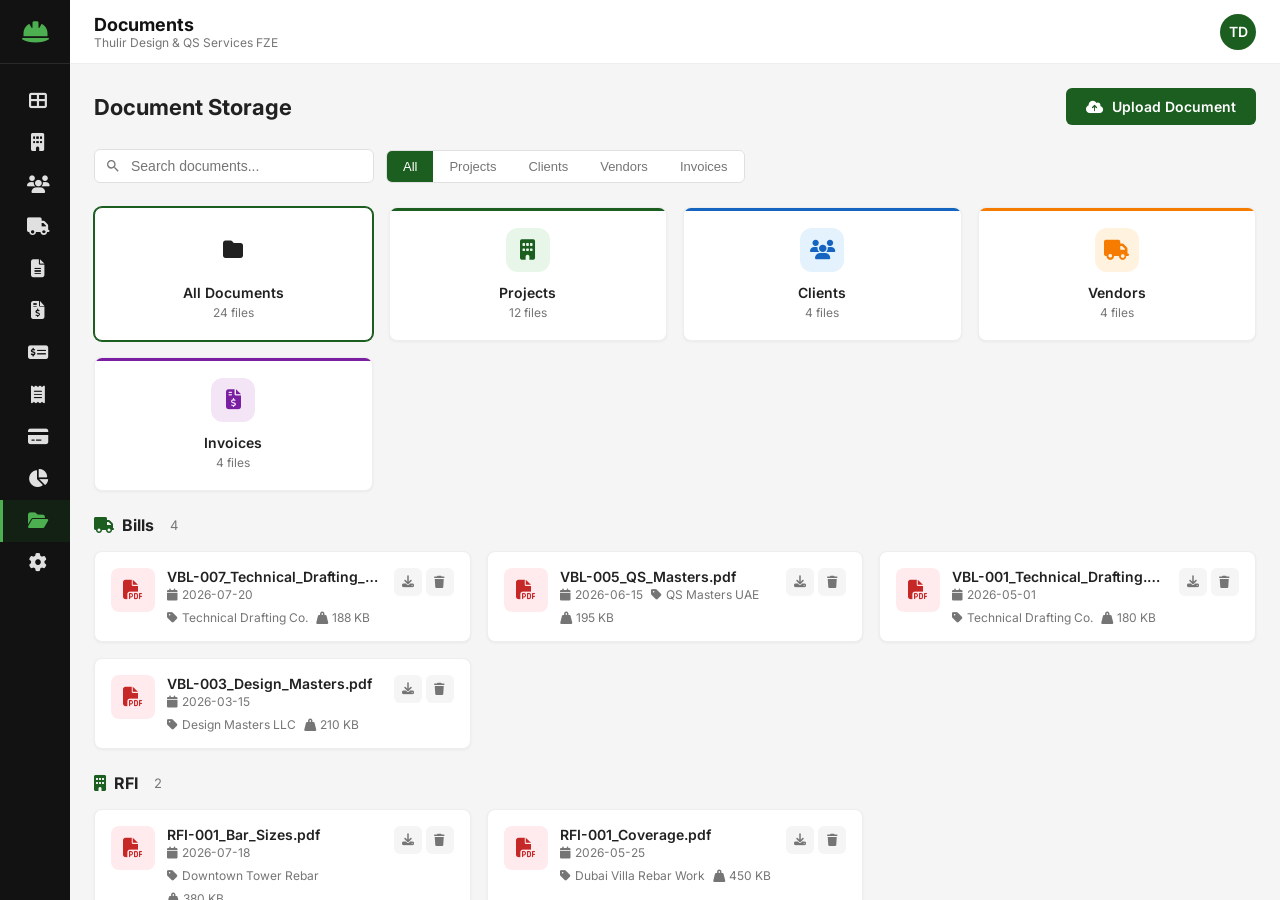
==== documents.html @ a67dad32 "Create documents.html" ====
<!DOCTYPE html>
<html lang="en">
<head>
<meta charset="UTF-8">
<meta name="viewport" content="width=device-width, initial-scale=1.0">
<title>TDQS - Documents</title>
<link rel="preconnect" href="https://fonts.googleapis.com">
<link rel="preconnect" href="https://fonts.gstatic.com" crossorigin>
<link href="https://fonts.googleapis.com/css2?family=Inter:wght@300;400;500;600;700&family=Playfair+Display:wght@700&display=swap" rel="stylesheet">
<link rel="stylesheet" href="https://cdnjs.cloudflare.com/ajax/libs/font-awesome/6.5.1/css/all.min.css">
<style>
:root{--fg:#1B5E20;--fh:#2E7D32;--fl:#E8F5E9;--fm:#4CAF50;--w:#FFF;--bk:#121212;--g50:#FAFAFA;--g100:#F5F5F5;--g200:#EEE;--g300:#E0E0E0;--g500:#757575;--g700:#424242;--g900:#212121;--sw:70px;--swe:240px;--hh:64px;--red:#C62828;--blue:#1565C0;--orange:#F57C00;--purple:#7B1FA2;--teal:#00796B}
*{margin:0;padding:0;box-sizing:border-box}
body{font-family:'Inter',sans-serif;background:var(--g100);color:var(--g900);overflow:hidden;height:100vh}
.sidebar{position:fixed;top:0;left:0;bottom:0;width:var(--sw);background:var(--bk);color:var(--w);z-index:1000;transition:width .3s cubic-bezier(.4,0,.2,1);overflow:hidden;display:flex;flex-direction:column}
.sidebar:hover{width:var(--swe)}
.sidebar-logo{height:var(--hh);display:flex;align-items:center;padding:0 20px;border-bottom:1px solid rgba(255,255,255,.1);gap:12px;white-space:nowrap}
.sidebar-logo i{font-size:24px;color:var(--fm);min-width:30px;text-align:center}
.sidebar-logo span{font-family:'Playfair Display',serif;font-size:18px;opacity:0;transition:opacity .2s ease .1s}
.sidebar:hover .sidebar-logo span{opacity:1}
.sidebar-nav{flex:1;padding:16px 0;overflow-y:auto;overflow-x:hidden}
.nav-item{display:flex;align-items:center;padding:12px 20px;color:var(--g300);text-decoration:none;gap:12px;cursor:pointer;transition:all .2s;white-space:nowrap;border-left:3px solid transparent}
.nav-item:hover{background:rgba(255,255,255,.05);color:var(--w)}
.nav-item.active{background:rgba(27,94,32,.2);color:var(--fm);border-left-color:var(--fm)}
.nav-item i{font-size:18px;min-width:30px;text-align:center}
.nav-item span{font-size:14px;font-weight:500;opacity:0;transition:opacity .2s ease .1s}
.sidebar:hover .nav-item span{opacity:1}
.main-wrapper{margin-left:var(--sw);height:100vh;display:flex;flex-direction:column;transition:margin-left .3s}
.header{height:var(--hh);background:var(--w);border-bottom:1px solid var(--g200);display:flex;align-items:center;justify-content:space-between;padding:0 24px;position:sticky;top:0;z-index:500;flex-shrink:0}
.header-left{display:flex;align-items:center;gap:16px}
.mobile-toggle{display:none;background:none;border:none;font-size:20px;color:var(--g700);cursor:pointer}
.header-title h1{font-size:18px;font-weight:700;color:var(--bk)}
.header-title p{font-size:12px;color:var(--g500)}
.header-right{display:flex;align-items:center;gap:16px}
.profile-icon{width:36px;height:36px;border-radius:50%;background:var(--fg);color:var(--w);display:flex;align-items:center;justify-content:center;font-weight:600;font-size:14px;cursor:pointer}
.content{flex:1;overflow-y:auto;padding:24px;background:var(--g100)}
.page-header{display:flex;align-items:center;justify-content:space-between;margin-bottom:24px;flex-wrap:wrap;gap:12px}
.page-header h2{font-size:22px;font-weight:700}
.btn{padding:10px 20px;border:none;border-radius:6px;font-size:14px;font-weight:600;cursor:pointer;display:inline-flex;align-items:center;gap:8px;transition:all .2s;font-family:inherit}
.btn-primary{background:var(--fg);color:var(--w)}.btn-primary:hover{background:var(--fh)}
.btn-secondary{background:var(--g100);color:var(--g700);border:1px solid var(--g300)}.btn-secondary:hover{background:var(--g200)}
.btn-sm{padding:6px 12px;font-size:12px}
.btn-outline{background:transparent;color:var(--fg);border:1px solid var(--fg)}.btn-outline:hover{background:var(--fl)}
.filter-bar{display:flex;align-items:center;gap:12px;margin-bottom:24px;flex-wrap:wrap}
.search-input{padding:8px 14px 8px 36px;border:1px solid var(--g300);border-radius:6px;font-size:14px;outline:none;width:280px;background:var(--w) url("data:image/svg+xml,%3Csvg xmlns='http://www.w3.org/2000/svg' fill='%23757575' viewBox='0 0 24 24'%3E%3Cpath d='M15.5 14h-.79l-.28-.27A6.47 6.47 0 0016 9.5 6.5 6.5 0 109.5 16c1.61 0 3.09-.59 4.23-1.57l.27.28v.79l5 4.99L20.49 19l-4.99-5zM9.5 14C7.01 14 5 11.99 5 9.5S7.01 5 9.5 5 14 7.01 14 9.5 11.99 14 9.5 14z'/%3E%3C/svg%3E") 10px center/16px no-repeat;transition:border-color .2s}
.search-input:focus{border-color:var(--fg)}
.filter-pills{display:flex;gap:0;border:1px solid var(--g300);border-radius:6px;overflow:hidden}
.filter-pill{padding:8px 16px;border:none;background:var(--w);font-size:13px;font-weight:500;color:var(--g500);cursor:pointer;transition:all .2s;white-space:nowrap}
.filter-pill:hover{color:var(--fg)}.filter-pill.active{background:var(--fg);color:var(--w)}

/* Category Cards */
.cat-grid{display:grid;grid-template-columns:repeat(4,1fr);gap:16px;margin-bottom:24px}
.cat-card{background:var(--w);border-radius:8px;padding:20px;border:1px solid var(--g200);box-shadow:0 1px 3px rgba(0,0,0,.05);cursor:pointer;transition:all .2s;text-align:center;position:relative;overflow:hidden}
.cat-card:hover{box-shadow:0 4px 12px rgba(0,0,0,.08);transform:translateY(-1px)}
.cat-card.active-filter{border-color:var(--fg);box-shadow:0 0 0 1px var(--fg)}
.cat-card::before{content:'';position:absolute;top:0;left:0;right:0;height:3px}
.cat-projects::before{background:var(--fg)}.cat-clients::before{background:var(--blue)}.cat-vendors::before{background:var(--orange)}.cat-invoices::before{background:var(--purple)}
.cat-icon{width:44px;height:44px;border-radius:12px;display:flex;align-items:center;justify-content:center;margin:0 auto 12px;font-size:20px}
.cat-projects .cat-icon{background:var(--fl);color:var(--fg)}.cat-clients .cat-icon{background:#E3F2FD;color:var(--blue)}.cat-vendors .cat-icon{background:#FFF3E0;color:var(--orange)}.cat-invoices .cat-icon{background:#F3E5F5;color:var(--purple)}
.cat-name{font-size:14px;font-weight:600;color:var(--g900);margin-bottom:4px}
.cat-count{font-size:12px;color:var(--g500)}

/* Document Grid */
.doc-grid{display:grid;grid-template-columns:repeat(auto-fill,minmax(280px,1fr));gap:16px;margin-bottom:24px}
.doc-card{background:var(--w);border-radius:8px;border:1px solid var(--g200);box-shadow:0 1px 3px rgba(0,0,0,.05);padding:16px;transition:all .2s;display:flex;align-items:flex-start;gap:12px}
.doc-card:hover{box-shadow:0 4px 12px rgba(0,0,0,.08)}
.doc-icon{width:44px;height:44px;border-radius:8px;display:flex;align-items:center;justify-content:center;font-size:20px;flex-shrink:0}
.doc-icon.pdf{background:#FFEBEE;color:var(--red)}.doc-icon.dwg{background:#E3F2FD;color:var(--blue)}.doc-icon.xlsx{background:#E8F5E9;color:var(--fg)}.doc-icon.img{background:#FFF3E0;color:var(--orange)}.doc-icon.doc{background:#E3F2FD;color:var(--blue)}.doc-icon.other{background:var(--g100);color:var(--g500)}
.doc-info{flex:1;min-width:0}
.doc-name{font-size:14px;font-weight:600;color:var(--g900);white-space:nowrap;overflow:hidden;text-overflow:ellipsis}
.doc-meta{font-size:12px;color:var(--g500);margin-top:2px;display:flex;gap:8px;flex-wrap:wrap}
.doc-meta span{display:inline-flex;align-items:center;gap:4px}
.doc-actions{display:flex;gap:4px;flex-shrink:0}
.doc-action{width:28px;height:28px;border:none;border-radius:6px;cursor:pointer;display:flex;align-items:center;justify-content:center;font-size:12px;transition:all .15s;background:var(--g100);color:var(--g500)}
.doc-action:hover{background:var(--fl);color:var(--fg)}

/* Section Title */
.section-title{font-size:16px;font-weight:700;margin-bottom:16px;display:flex;align-items:center;gap:8px;color:var(--g900)}
.section-title .count{font-size:13px;font-weight:500;color:var(--g500);font-weight:400;background:var(--g100);padding:2px 8px;border-radius:10px}

/* Empty State */
.empty-state{text-align:center;padding:60px 24px;color:var(--g500)}.empty-state i{display:block;font-size:48px;opacity:.2;margin-bottom:12px}.empty-state p{font-size:15px}

/* Modal */
.modal-overlay{display:none;position:fixed;inset:0;background:rgba(0,0,0,.5);z-index:2000;align-items:center;justify-content:center}
.modal-overlay.open{display:flex}
.modal{background:var(--w);border-radius:12px;width:520px;max-width:95vw;max-height:90vh;display:flex;flex-direction:column;box-shadow:0 20px 60px rgba(0,0,0,.2)}
.modal-header{display:flex;align-items:center;justify-content:space-between;padding:20px 24px;border-bottom:1px solid var(--g200)}
.modal-header h2{font-size:18px;font-weight:700}
.modal-close{width:36px;height:36px;border:none;background:var(--g100);border-radius:50%;cursor:pointer;font-size:18px;color:var(--g500);display:flex;align-items:center;justify-content:center;transition:all .2s}
.modal-close:hover{background:#FFEBEE;color:var(--red)}
.modal-body{flex:1;overflow-y:auto;padding:24px}
.form-grid{display:grid;grid-template-columns:1fr 1fr;gap:16px}
.form-grid .full{grid-column:1/-1}
.form-group{display:flex;flex-direction:column}
.form-label{font-size:13px;font-weight:600;color:var(--g700);margin-bottom:6px}
.form-input,.form-select,.form-textarea{padding:10px 12px;border:1px solid var(--g300);border-radius:6px;font-size:14px;font-family:inherit;outline:none;transition:border-color .2s;background:var(--w);color:var(--g900)}
.form-textarea{resize:vertical;min-height:60px}
.form-input:focus,.form-select:focus,.form-textarea:focus{border-color:var(--fg)}
.form-input.error,.form-select.error{border-color:var(--red)}
.form-error{font-size:11px;color:var(--red);margin-top:4px;display:none}
.modal-footer{display:flex;justify-content:flex-end;gap:8px;padding:16px 24px;border-top:1px solid var(--g200)}
.file-upload{position:relative;display:flex;align-items:center;gap:10px;padding:20px;border:2px dashed var(--g300);border-radius:8px;cursor:pointer;transition:all .2s;text-align:center}
.file-upload:hover{border-color:var(--fg);background:var(--fl)}
.file-upload input[type=file]{position:absolute;inset:0;opacity:0;cursor:pointer}
.file-upload i{font-size:28px;color:var(--g500);margin-bottom:8px;display:block}
.file-upload span{font-size:13px;color:var(--g500)}

.toast{position:fixed;bottom:24px;left:50%;transform:translateX(-50%) translateY(80px);padding:12px 24px;border-radius:8px;font-size:14px;font-weight:600;color:var(--w);z-index:9999;transition:transform .3s ease;box-shadow:0 4px 12px rgba(0,0,0,.2)}
.toast.show{transform:translateX(-50%) translateY(0)}.toast-success{background:var(--fg)}

@media(max-width:1024px){.cat-grid{grid-template-columns:repeat(2,1fr)}.doc-grid{grid-template-columns:repeat(auto-fill,minmax(240px,1fr))}.form-grid{grid-template-columns:1fr}}
@media(max-width:768px){.sidebar{width:var(--swe);left:calc(-1*var(--swe))}.sidebar.open{left:0}.sidebar:hover{width:var(--swe)}.sidebar .nav-item span,.sidebar:hover .nav-item span{opacity:1}.sidebar .sidebar-logo span,.sidebar:hover .sidebar-logo span{opacity:1}.main-wrapper{margin-left:0}.mobile-toggle{display:block}.content{padding:16px}.search-input{width:100%}.filter-bar{flex-direction:column;align-items:stretch}.filter-pills{overflow-x:auto}.modal{max-width:100vw;max-height:100vh;border-radius:0}.cat-grid{grid-template-columns:1fr 1fr}}
@media(max-width:480px){.cat-grid{grid-template-columns:1fr}.doc-grid{grid-template-columns:1fr}}
</style>
</head>
<body>

<div class="sidebar-overlay" id="sidebarOverlay"></div>
<aside class="sidebar" id="sidebar">
<div class="sidebar-logo"><i class="fas fa-hard-hat"></i><span>THULIR FZE</span></div>
<nav class="sidebar-nav">
<a class="nav-item" href="index.html"><i class="fas fa-th-large"></i><span>Dashboard</span></a>
<a class="nav-item" href="projects.html"><i class="fas fa-building"></i><span>Projects</span></a>
<a class="nav-item" href="clients.html"><i class="fas fa-users"></i><span>Clients</span></a>
<a class="nav-item" href="vendors.html"><i class="fas fa-truck"></i><span>Vendors</span></a>
<a class="nav-item" href="quotations.html"><i class="fas fa-file-alt"></i><span>Quotations</span></a>
<a class="nav-item" href="invoices.html"><i class="fas fa-file-invoice-dollar"></i><span>Invoices</span></a>
<a class="nav-item" href="payments.html"><i class="fas fa-money-check-alt"></i><span>Payments</span></a>
<a class="nav-item" href="receipts.html"><i class="fas fa-receipt"></i><span>Receipts</span></a>
<a class="nav-item" href="expenses.html"><i class="fas fa-credit-card"></i><span>Expenses</span></a>
<a class="nav-item" href="reports.html"><i class="fas fa-chart-pie"></i><span>Reports</span></a>
<a class="nav-item active" href="documents.html"><i class="fas fa-folder-open"></i><span>Documents</span></a>
<a class="nav-item" href="settings.html"><i class="fas fa-cog"></i><span>Settings</span></a>
</nav>
</aside>

<div class="main-wrapper">
<header class="header">
<div class="header-left">
<button class="mobile-toggle" id="mobileToggle"><i class="fas fa-bars"></i></button>
<div class="header-title"><h1>Documents</h1><p>Thulir Design & QS Services FZE</p></div>
</div>
<div class="header-right"><div class="profile-icon">TD</div></div>
</header>
<main class="content">
<div class="page-header">
<div><h2>Document Storage</h2></div>
<button class="btn btn-primary" id="uploadBtn"><i class="fas fa-cloud-upload-alt"></i> Upload Document</button>
</div>

<div class="filter-bar">
<div style="position:relative"><input type="text" class="search-input" id="searchInput" placeholder="Search documents..."></div>
<div class="filter-pills" id="filterPills">
<button class="filter-pill active" data-filter="All">All</button>
<button class="filter-pill" data-filter="Projects">Projects</button>
<button class="filter-pill" data-filter="Clients">Clients</button>
<button class="filter-pill" data-filter="Vendors">Vendors</button>
<button class="filter-pill" data-filter="Invoices">Invoices</button>
</div>
</div>

<!-- CATEGORY CARDS -->
<div class="cat-grid" id="catGrid"></div>

<!-- DOCUMENT LIST -->
<div id="docSections"></div>

<div class="empty-state" id="noResults" style="display:none"><i class="fas fa-search"></i><p>No documents found</p></div>
</main>
</div>

<!-- UPLOAD MODAL -->
<div class="modal-overlay" id="modalOverlay">
<div class="modal">
<div class="modal-header"><h2>Upload Document</h2><button class="modal-close" id="modalClose">&times;</button></div>
<div class="modal-body">
<div class="form-grid">
<div class="form-group"><label class="form-label">Category</label><select class="form-select" id="fCategory"><option value="">Select Category</option><option>Projects</option><option>Clients</option><option>Vendors</option><option>Invoices</option></select><div class="form-error" id="errCat">Required</div></div>
<div class="form-group"><label class="form-label">Sub-Category</label><select class="form-select" id="fSubCat"><option value="">Select Sub-Category</option></select><div class="form-error" id="errSub">Required</div></div>
<div class="form-group full"><label class="form-label">Document Name</label><input type="text" class="form-input" id="fName" placeholder="e.g. Villa_GF_Rebar_Drawing.dwg"><div class="form-error" id="errName">Required</div></div>
<div class="form-group full"><label class="form-label">Reference</label><input type="text" class="form-input" id="fRef" placeholder="e.g. Dubai Villa, INV-001"></div>
<div class="form-group full">
<label class="form-label">Upload File</label>
<div class="file-upload" id="fileUploadArea">
<input type="file" id="fFile" onchange="document.getElementById('fileLabel').textContent=this.files[0]?this.files[0].name:'No file chosen'">
<i class="fas fa-cloud-upload-alt"></i>
<span id="fileLabel">Click to choose file or drag & drop</span>
</div>
</div>
</div>
</div>
<div class="modal-footer">
<button class="btn btn-secondary" id="cancelBtn">Cancel</button>
<button class="btn btn-primary" id="saveBtn"><i class="fas fa-check"></i> Upload</button>
</div>
</div>
</div>

<script>
const SUB_CATS={
Projects:["Drawings","RFI","Final Submission"],
Clients:["PO","Work Order"],
Vendors:["Bills"],
Invoices:["Invoice PDFs"]
};

function fileIcon(name){
const ext=name.split('.').pop().toLowerCase();
if(ext==='pdf')return 'pdf';
if(ext==='dwg')return 'dwg';
if(ext==='xlsx'||ext==='xls')return 'xlsx';
if(ext==='jpg'||ext==='jpeg'||ext==='png')return 'img';
if(ext==='doc'||ext==='docx')return 'doc';
return 'other';
}

const DEFAULT_DOCS=[
{id:"DOC-001",category:"Projects",subCat:"Drawings",name:"Villa_GF_Rebar_Drawing.dwg",ref:"Dubai Villa Rebar Work",date:"2026-04-20",size:"2.4 MB"},
{id:"DOC-002",category:"Projects",subCat:"Drawings",name:"Villa_FF_Rebar_Drawing.dwg",ref:"Dubai Villa Rebar Work",date:"2026-05-10",size:"1.8 MB"},
{id:"DOC-003",category:"Projects",subCat:"Drawings",name:"Tower_Basement_Rebar.dwg",ref:"Downtown Tower Rebar",date:"2026-07-05",size:"3.2 MB"},
{id:"DOC-004",category:"Projects",subCat:"Drawings",name:"Tower_Typical_Floor.dwg",ref:"Downtown Tower Rebar",date:"2026-07-12",size:"2.9 MB"},
{id:"DOC-005",category:"Projects",subCat:"RFI",name:"RFI-001_Coverage.pdf",ref:"Dubai Villa Rebar Work",date:"2026-05-25",size:"450 KB"},
{id:"DOC-006",category:"Projects",subCat:"RFI",name:"RFI-001_Bar_Sizes.pdf",ref:"Downtown Tower Rebar",date:"2026-07-18",size:"380 KB"},
{id:"DOC-007",category:"Projects",subCat:"Final Submission",name:"Marina_Final_Structural_Report.pdf",ref:"Marina Tower Structural Design",date:"2026-06-28",size:"5.6 MB"},
{id:"DOC-008",category:"Projects",subCat:"Final Submission",name:"Naboodah_Final_BOQ.xlsx",ref:"Naboodah Complex BOQ",date:"2026-05-15",size:"1.2 MB"},
{id:"DOC-009",category:"Projects",subCat:"Drawings",name:"Complex_Arch_Plan.dwg",ref:"Naboodah Complex BOQ",date:"2026-02-10",size:"4.1 MB"},
{id:"DOC-010",category:"Projects",subCat:"Drawings",name:"Complex_Struct.dwg",ref:"Naboodah Complex BOQ",date:"2026-02-15",size:"3.8 MB"},
{id:"DOC-011",category:"Projects",subCat:"Drawings",name:"Villa_Arch_Plan.dwg",ref:"Al Mamzar Villa QS",date:"2026-06-05",size:"2.1 MB"},
{id:"DOC-012",category:"Projects",subCat:"Drawings",name:"Palm_Villa_Plan.pdf",ref:"Palm Jumeirah Estimation",date:"2026-07-10",size:"1.5 MB"},
{id:"DOC-013",category:"Clients",subCat:"PO",name:"PO-001_ABC_Construction.pdf",ref:"ABC Construction LLC",date:"2026-04-10",size:"320 KB"},
{id:"DOC-014",category:"Clients",subCat:"PO",name:"PO-002_XYZ_Builders.pdf",ref:"XYZ Builders FZCO",date:"2026-01-08",size:"290 KB"},
{id:"DOC-015",category:"Clients",subCat:"Work Order",name:"WO-001_Delta_Group.pdf",ref:"Delta Group Contracting",date:"2026-06-01",size:"250 KB"},
{id:"DOC-016",category:"Clients",subCat:"Work Order",name:"WO-002_Gulf_Eng.pdf",ref:"Gulf Engineering Consultants",date:"2026-06-05",size:"270 KB"},
{id:"DOC-017",category:"Vendors",subCat:"Bills",name:"VBL-001_Technical_Drafting.pdf",ref:"Technical Drafting Co.",date:"2026-05-01",size:"180 KB"},
{id:"DOC-018",category:"Vendors",subCat:"Bills",name:"VBL-003_Design_Masters.pdf",ref:"Design Masters LLC",date:"2026-03-15",size:"210 KB"},
{id:"DOC-019",category:"Vendors",subCat:"Bills",name:"VBL-005_QS_Masters.pdf",ref:"QS Masters UAE",date:"2026-06-15",size:"195 KB"},
{id:"DOC-020",category:"Vendors",subCat:"Bills",name:"VBL-007_Technical_Drafting_2.pdf",ref:"Technical Drafting Co.",date:"2026-07-20",size:"188 KB"},
{id:"DOC-021",category:"Invoices",subCat:"Invoice PDFs",name:"INV-001_ABC_Construction.pdf",ref:"INV-001",date:"2026-07-01",size:"420 KB"},
{id:"DOC-022",category:"Invoices",subCat:"Invoice PDFs",name:"INV-002_XYZ_Builders.pdf",ref:"INV-002",date:"2026-06-15",size:"480 KB"},
{id:"DOC-023",category:"Invoices",subCat:"Invoice PDFs",name:"INV-003_Downtown_Tower.pdf",ref:"INV-003",date:"2026-07-10",size:"395 KB"},
{id:"DOC-024",category:"Invoices",subCat:"Invoice PDFs",name:"INV-007_Naboodah.pdf",ref:"INV-007",date:"2026-06-01",size:"410 KB"}
];

let docs=loadDocs();
let currentFilter="All";
let searchQuery="";

function loadDocs(){try{const d=localStorage.getItem('tdqs_documents');return d?JSON.parse(d):JSON.parse(JSON.stringify(DEFAULT_DOCS))}catch{return JSON.parse(JSON.stringify(DEFAULT_DOCS))}}
function saveDocs(){localStorage.setItem('tdqs_documents',JSON.stringify(docs))}
function nextId(){const nums=docs.map(d=>parseInt(d.id.split('-')[1])||0);return "DOC-"+String(Math.max(0,...nums)+1).padStart(3,'0')}
function today(){return new Date().toISOString().split('T')[0]}

// ── CATEGORY CARDS ──
function renderCatCards(){
const counts={All:docs.length,Projects:0,Clients:0,Vendors:0,Invoices:0};
docs.forEach(d=>{counts[d.category]=(counts[d.category]||0)+1});
const catConfig=[
{key:"All",icon:"fa-folder",label:"All Documents",cls:""},
{key:"Projects",icon:"fa-building",label:"Projects",cls:"cat-projects"},
{key:"Clients",icon:"fa-users",label:"Clients",cls:"cat-clients"},
{key:"Vendors",icon:"fa-truck",label:"Vendors",cls:"cat-vendors"},
{key:"Invoices",icon:"fa-file-invoice-dollar",label:"Invoices",cls:"cat-invoices"}
];
document.getElementById('catGrid').innerHTML=catConfig.map(c=>`<div class="cat-card ${c.cls} ${currentFilter===c.key?'active-filter':''}" onclick="applyFilter('${c.key}')">
<div class="cat-icon"><i class="fas ${c.icon}"></i></div>
<div class="cat-name">${c.label}</div>
<div class="cat-count">${counts[c.key]||0} files</div>
</div>`).join('');
}

function applyFilter(f){currentFilter=f;document.querySelectorAll('.filter-pill').forEach(p=>p.classList.toggle('active',p.dataset.filter===f));renderCatCards();renderDocs()}

// ── DOCUMENT LIST ──
function renderDocs(){
const filtered=docs.filter(d=>{
const mf=currentFilter==='All'||d.category===currentFilter;
const s=searchQuery.toLowerCase();
const ms=!s||d.name.toLowerCase().includes(s)||d.ref.toLowerCase().includes(s)||d.subCat.toLowerCase().includes(s)||d.category.toLowerCase().includes(s);
return mf&&ms}).sort((a,b)=>b.date.localeCompare(a.date));

const noRes=document.getElementById('noResults');
if(!filtered.length){document.getElementById('docSections').innerHTML='';noRes.style.display='block';return}
noRes.style.display='none';

const grouped={};
filtered.forEach(d=>{
const key=d.category+' / '+d.subCat;
if(!grouped[key])grouped[key]={cat:d.category,subCat:d.subCat,items:[]};
grouped[key].items.push(d);
});

let html='';
Object.values(grouped).forEach(g=>{
const catIcons={Projects:'fa-building',Clients:'fa-users',Vendors:'fa-truck',Invoices:'fa-file-invoice-dollar'};
html+=`<div class="card" style="margin-bottom:24px">
<div class="section-title"><i class="fas ${catIcons[g.cat]||'fa-folder'}" style="color:var(--fg)"></i> ${g.subCat} <span class="count">${g.items.length}</span></div>
<div class="doc-grid">${g.items.map(d=>`<div class="doc-card">
<div class="doc-icon ${fileIcon(d.name)}"><i class="fas ${d.name.endsWith('.pdf')?'fa-file-pdf':d.name.endsWith('.dwg')?'fa-drafting-compass':d.name.endsWith('.xlsx')?'fa-file-excel':d.name.endsWith('.jpg')||d.name.endsWith('.png')?'fa-file-image':'fa-file'}"></i></div>
<div class="doc-info">
<div class="doc-name" title="${d.name}">${d.name}</div>
<div class="doc-meta"><span><i class="fas fa-calendar"></i> ${d.date}</span><span><i class="fas fa-tag"></i> ${d.ref}</span><span><i class="fas fa-weight-hanging"></i> ${d.size}</span></div>
</div>
<div class="doc-actions">
<button class="doc-action" title="Download" onclick="showToast('Download: ${d.name}')"><i class="fas fa-download"></i></button>
<button class="doc-action" title="Delete" onclick="deleteDoc('${d.id}')"><i class="fas fa-trash"></i></button>
</div>
</div>`).join('')}</div></div>`;
});
document.getElementById('docSections').innerHTML=html;
}

function deleteDoc(id){
docs=docs.filter(d=>d.id!==id);
saveDocs();renderCatCards();renderDocs();
showToast('Document deleted');
}

// ── SUB-CATEGORY DROPDOWN ──
document.getElementById('fCategory').addEventListener('change',function(){
const cat=this.value;
const sel=document.getElementById('fSubCat');
sel.innerHTML='<option value="">Select Sub-Category</option>';
if(cat&&SUB_CATS[cat]){SUB_CATS[cat].forEach(s=>{const o=document.createElement('option');o.textContent=s;sel.appendChild(o)})}
document.getElementById('errCat').style.display='none';this.classList.remove('error');
});

// ── UPLOAD ──
document.getElementById('uploadBtn').addEventListener('click',openModal);
document.getElementById('modalClose').addEventListener('click',closeModal);
document.getElementById('cancelBtn').addEventListener('click',closeModal);
document.getElementById('modalOverlay').addEventListener('click',e=>{if(e.target===e.currentTarget)closeModal()});

function openModal(){
document.getElementById('fCategory').selectedIndex=0;
document.getElementById('fSubCat').innerHTML='<option value="">Select Sub-Category</option>';
document.getElementById('fName').value='';
document.getElementById('fRef').value='';
document.getElementById('fFile').value='';
document.getElementById('fileLabel').textContent='Click to choose file or drag & drop';
document.querySelectorAll('.form-error').forEach(e=>e.style.display='none');
document.querySelectorAll('.form-input.error,.form-select.error').forEach(e=>e.classList.remove('error'));
document.getElementById('modalOverlay').classList.add('open');
}
function closeModal(){document.getElementById('modalOverlay').classList.remove('open')}

document.getElementById('saveBtn').addEventListener('click',()=>{
let valid=true;
if(!document.getElementById('fCategory').value){document.getElementById('errCat').style.display='block';document.getElementById('fCategory').classList.add('error');valid=false}
if(!document.getElementById('fSubCat').value){document.getElementById('errSub').style.display='block';document.getElementById('fSubCat').classList.add('error');valid=false}
if(!document.getElementById('fName').value.trim()){document.getElementById('errName').style.display='block';document.getElementById('fName').classList.add('error');valid=false}
if(!valid)return;

const fileInput=document.getElementById('fFile');
const fileName=fileInput.files[0]?fileInput.files[0].name:document.getElementById('fName').value.trim();
const ext=fileName.includes('.')?'':'.pdf';
const finalName=fileName.includes('.')?fileName:fileName+ext;
const sizes=['180 KB','250 KB','320 KB','380 KB','420 KB','480 KB','1.2 MB','1.5 MB','1.8 MB','2.1 MB','2.4 MB','2.9 MB','3.2 MB','3.8 MB','4.1 MB','5.6 MB'];

docs.unshift({
id:nextId(),
category:document.getElementById('fCategory').value,
subCat:document.getElementById('fSubCat').value,
name:finalName,
ref:document.getElementById('fRef').value||'—',
date:today(),
size:sizes[Math.floor(Math.random()*sizes.length)]
});
saveDocs();closeModal();renderCatCards();renderDocs();
showToast('Document uploaded: '+finalName);
});

// ── SEARCH ──
document.getElementById('searchInput').addEventListener('input',e=>{searchQuery=e.target.value;renderDocs()});

// ── FILTER PILLS ──
document.querySelectorAll('.filter-pill').forEach(pill=>{pill.addEventListener('click',()=>{currentFilter=pill.dataset.filter;document.querySelectorAll('.filter-pill').forEach(p=>p.classList.toggle('active',p===pill));renderCatCards();renderDocs()})});

// ── SIDEBAR ──
const sidebar=document.getElementById('sidebar'),mobileToggle=document.getElementById('mobileToggle'),overlay=document.getElementById('sidebarOverlay');
mobileToggle.addEventListener('click',()=>{sidebar.classList.toggle('open');overlay.classList.toggle('active')});
overlay.addEventListener('click',()=>{sidebar.classList.remove('open');overlay.classList.remove('active')});
document.querySelectorAll('.nav-item').forEach(item=>{item.addEventListener('click',e=>{document.querySelectorAll('.nav-item').forEach(i=>i.classList.remove('active'));e.currentTarget.classList.add('active');if(window.innerWidth<=768){sidebar.classList.remove('open');overlay.classList.remove('active')}})});

function showToast(msg,type='success'){const t=document.createElement('div');t.className='toast toast-'+type;t.textContent=msg;document.body.appendChild(t);setTimeout(()=>t.classList.add('show'),10);setTimeout(()=>{t.classList.remove('show');setTimeout(()=>t.remove(),300)},3000)}

renderCatCards();
renderDocs();
</script>
</body>
</html>
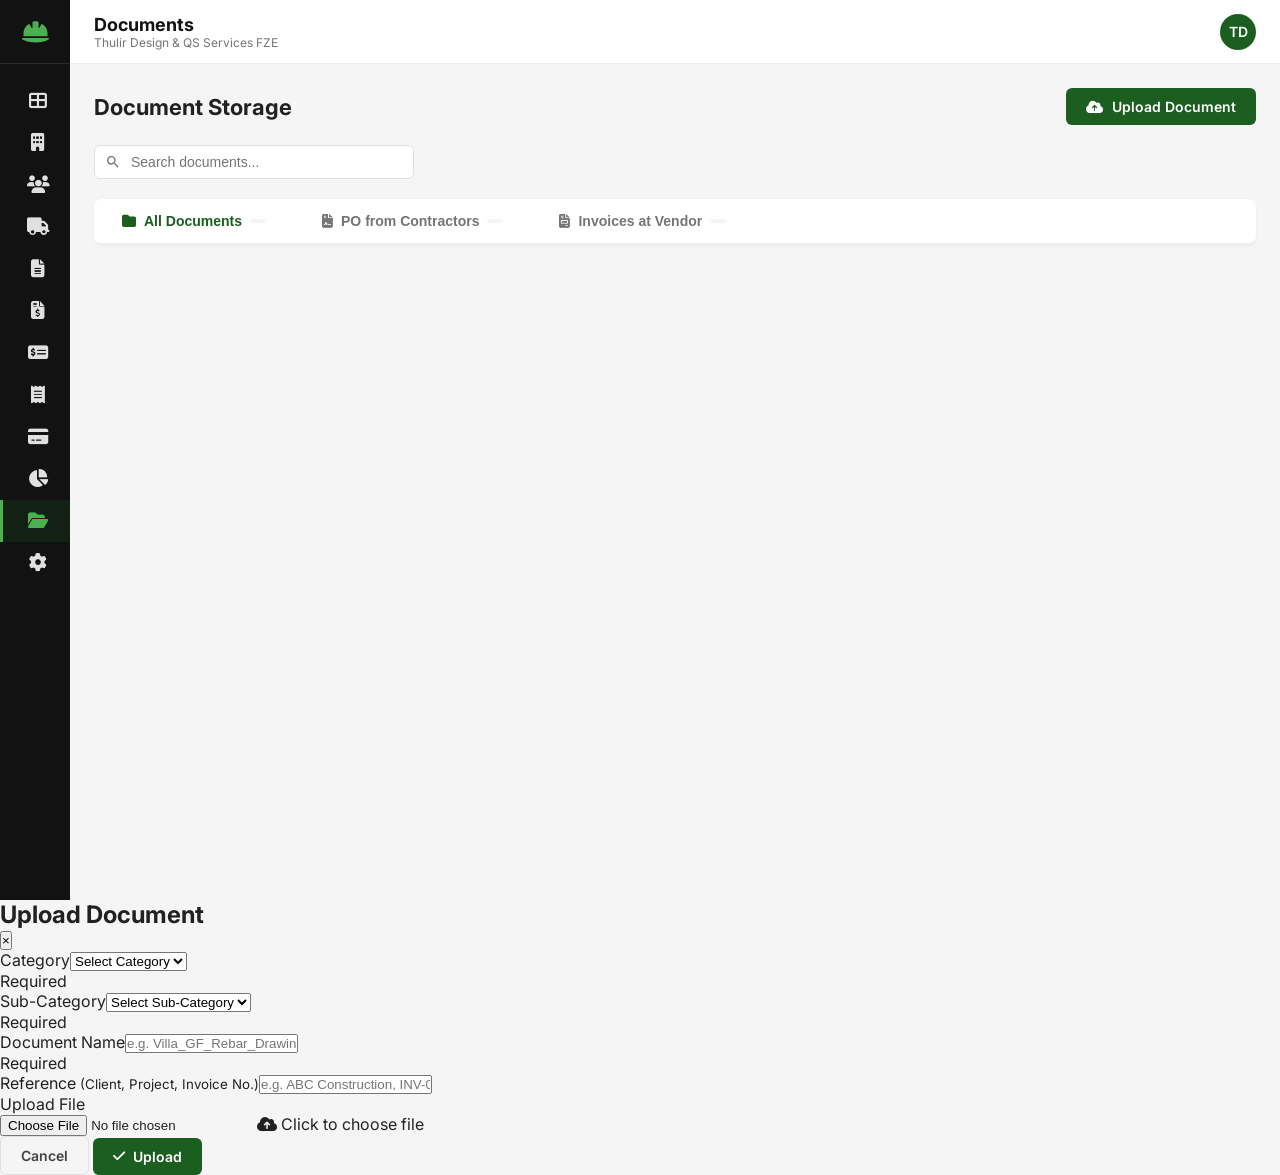
==== commit abf29e17: "Update documents.html" ====
--- a/documents.html
+++ b/documents.html
@@ -5,7 +5,7 @@
 <meta name="viewport" content="width=device-width, initial-scale=1.0">
 <title>TDQS - Documents</title>
 <link rel="preconnect" href="https://fonts.googleapis.com">
-<link rel="preconnect" href="https://fonts.gstatic.com" crossorigin>
+<link rel="preconnect" href="https://fonts.googleapis.com" rel="preconnect" crossorigin>
 <link href="https://fonts.googleapis.com/css2?family=Inter:wght@300;400;500;600;700&family=Playfair+Display:wght@700&display=swap" rel="stylesheet">
 <link rel="stylesheet" href="https://cdnjs.cloudflare.com/ajax/libs/font-awesome/6.5.1/css/all.min.css">
 <style>
@@ -34,54 +34,49 @@
 .header-right{display:flex;align-items:center;gap:16px}
 .profile-icon{width:36px;height:36px;border-radius:50%;background:var(--fg);color:var(--w);display:flex;align-items:center;justify-content:center;font-weight:600;font-size:14px;cursor:pointer}
 .content{flex:1;overflow-y:auto;padding:24px;background:var(--g100)}
-.page-header{display:flex;align-items:center;justify-content:space-between;margin-bottom:24px;flex-wrap:wrap;gap:12px}
+.page-header{display:flex;align-items:center;justify-content:space-between;margin-bottom:20px;flex-wrap:wrap;gap:12px}
 .page-header h2{font-size:22px;font-weight:700}
 .btn{padding:10px 20px;border:none;border-radius:6px;font-size:14px;font-weight:600;cursor:pointer;display:inline-flex;align-items:center;gap:8px;transition:all .2s;font-family:inherit}
 .btn-primary{background:var(--fg);color:var(--w)}.btn-primary:hover{background:var(--fh)}
 .btn-secondary{background:var(--g100);color:var(--g700);border:1px solid var(--g300)}.btn-secondary:hover{background:var(--g200)}
 .btn-sm{padding:6px 12px;font-size:12px}
 .btn-outline{background:transparent;color:var(--fg);border:1px solid var(--fg)}.btn-outline:hover{background:var(--fl)}
-.filter-bar{display:flex;align-items:center;gap:12px;margin-bottom:24px;flex-wrap:wrap}
-.search-input{padding:8px 14px 8px 36px;border:1px solid var(--g300);border-radius:6px;font-size:14px;outline:none;width:280px;background:var(--w) url("data:image/svg+xml,%3Csvg xmlns='http://www.w3.org/2000/svg' fill='%23757575' viewBox='0 0 24 24'%3E%3Cpath d='M15.5 14h-.79l-.28-.27A6.47 6.47 0 0016 9.5 6.5 6.5 0 109.5 16c1.61 0 3.09-.59 4.23-1.57l.27.28v.79l5 4.99L20.49 19l-4.99-5zM9.5 14C7.01 14 5 11.99 5 9.5S7.01 5 9.5 5 14 7.01 14 9.5 11.99 14 9.5 14z'/%3E%3C/svg%3E") 10px center/16px no-repeat;transition:border-color .2s}
+.filter-bar{display:flex;align-items:center;gap:12px;margin-bottom:20px;flex-wrap:wrap}
+.search-input{padding:8px 14px 8px 36px;border:1px solid var(--g300);border-radius:6px;font-size:14px;outline:none;width:320px;background:var(--w) url("data:image/svg+xml,%3Csvg xmlns='http://www.w3.org/2000/svg' fill='%23757575' viewBox='0 0 24 24'%3E%3Cpath d='M15.5 14h-.79l-.28-.27A6.47 6.47 0 0016 9.5 6.5 6.5 0 109.5 16c1.61 0 3.09-.59 4.23-1.57l.27.28v.79l5 4.99L20.49 19l-4.99-5zM9.5 14C7.01 14 5 11.99 5 9.5S7.01 5 9.5 5 14 7.01 14 9.5 11.99 14 9.5 14z'/%3E%3C/svg%3E") 10px center/16px no-repeat;transition:border-color .2s}
 .search-input:focus{border-color:var(--fg)}
-.filter-pills{display:flex;gap:0;border:1px solid var(--g300);border-radius:6px;overflow:hidden}
-.filter-pill{padding:8px 16px;border:none;background:var(--w);font-size:13px;font-weight:500;color:var(--g500);cursor:pointer;transition:all .2s;white-space:nowrap}
-.filter-pill:hover{color:var(--fg)}.filter-pill.active{background:var(--fg);color:var(--w)}
-
-/* Category Cards */
-.cat-grid{display:grid;grid-template-columns:repeat(4,1fr);gap:16px;margin-bottom:24px}
-.cat-card{background:var(--w);border-radius:8px;padding:20px;border:1px solid var(--g200);box-shadow:0 1px 3px rgba(0,0,0,.05);cursor:pointer;transition:all .2s;text-align:center;position:relative;overflow:hidden}
-.cat-card:hover{box-shadow:0 4px 12px rgba(0,0,0,.08);transform:translateY(-1px)}
-.cat-card.active-filter{border-color:var(--fg);box-shadow:0 0 0 1px var(--fg)}
-.cat-card::before{content:'';position:absolute;top:0;left:0;right:0;height:3px}
-.cat-projects::before{background:var(--fg)}.cat-clients::before{background:var(--blue)}.cat-vendors::before{background:var(--orange)}.cat-invoices::before{background:var(--purple)}
-.cat-icon{width:44px;height:44px;border-radius:12px;display:flex;align-items:center;justify-content:center;margin:0 auto 12px;font-size:20px}
-.cat-projects .cat-icon{background:var(--fl);color:var(--fg)}.cat-clients .cat-icon{background:#E3F2FD;color:var(--blue)}.cat-vendors .cat-icon{background:#FFF3E0;color:var(--orange)}.cat-invoices .cat-icon{background:#F3E5F5;color:var(--purple)}
-.cat-name{font-size:14px;font-weight:600;color:var(--g900);margin-bottom:4px}
-.cat-count{font-size:12px;color:var(--g500)}
+
+/* Tabs */
+.doc-tabs{display:flex;gap:0;border-bottom:2px solid var(--g200);margin-bottom:24px;background:var(--w);border-radius:8px;overflow:hidden;box-shadow:0 1px 3px rgba(0,0,0,.05)}
+.doc-tab{padding:14px 28px;border:none;background:none;font-size:14px;font-weight:600;color:var(--g500);cursor:pointer;border-bottom:2px solid transparent;margin-bottom:-2px;transition:all .2s;white-space:nowrap;display:flex;align-items:center;gap:8px;position:relative}
+.doc-tab:hover{color:var(--fg);background:var(--g50)}
+.doc-tab.active{color:var(--fg);background:var(--w);border-bottom-color:var(--fg)}
+.doc-tab .tab-count{background:var(--g100);color:var(--g700);font-size:11px;padding:2px 8px;border-radius:10px;font-weight:600}
 
 /* Document Grid */
-.doc-grid{display:grid;grid-template-columns:repeat(auto-fill,minmax(280px,1fr));gap:16px;margin-bottom:24px}
-.doc-card{background:var(--w);border-radius:8px;border:1px solid var(--g200);box-shadow:0 1px 3px rgba(0,0,0,.05);padding:16px;transition:all .2s;display:flex;align-items:flex-start;gap:12px}
-.doc-card:hover{box-shadow:0 4px 12px rgba(0,0,0,.08)}
-.doc-icon{width:44px;height:44px;border-radius:8px;display:flex;align-items:center;justify-content:center;font-size:20px;flex-shrink:0}
-.doc-icon.pdf{background:#FFEBEE;color:var(--red)}.doc-icon.dwg{background:#E3F2FD;color:var(--blue)}.doc-icon.xlsx{background:#E8F5E9;color:var(--fg)}.doc-icon.img{background:#FFF3E0;color:var(--orange)}.doc-icon.doc{background:#E3F2FD;color:var(--blue)}.doc-icon.other{background:var(--g100);color:var(--g500)}
+.doc-grid{display:grid;grid-template-columns:repeat(auto-fill,minmax(320px,1fr);gap:16px}
+.doc-card{background:var(--w);border-radius:8px;border:1px solid var(--g200);box-shadow:0 1px 3px rgba(0,0,0,.05);padding:16px;transition:all .2s;display:flex;align-items:flex-start;gap:14px}
+.doc-card:hover{box-shadow:0 4px 12px rgba(0,0,0,.08);transform:translateY(-1px)}
+.doc-icon{width:46px;height:46px;border-radius:8px;display:flex;align-items:center;justify-content:center;font-size:20px;flex-shrink:0}
+.doc-icon.pdf{background:#FFEBEE;color:var(--red)}.doc-icon.dwg{background:#E3F2FD;color:var(--blue)}.doc-icon.xlsx{background:var(--fl);color:var(--fg)}.doc-icon.img{background:#FFF3E0;color:var(--orange)}.doc-icon.doc{background:#E3F2FD;color:var(--blue)}.doc-icon.po{background:#F3E5F5;color:var(--purple)}.doc-icon.bill{background:#FFF3E0;color:var(--orange)}.doc-icon.other{background:var(--g100);color:var(--g500)}
 .doc-info{flex:1;min-width:0}
 .doc-name{font-size:14px;font-weight:600;color:var(--g900);white-space:nowrap;overflow:hidden;text-overflow:ellipsis}
-.doc-meta{font-size:12px;color:var(--g500);margin-top:2px;display:flex;gap:8px;flex-wrap:wrap}
+.doc-meta{font-size:12px;color:var(--g500);margin-top:3px;display:flex;gap:10px;flex-wrap:wrap}
 .doc-meta span{display:inline-flex;align-items:center;gap:4px}
 .doc-actions{display:flex;gap:4px;flex-shrink:0}
 .doc-action{width:28px;height:28px;border:none;border-radius:6px;cursor:pointer;display:flex;align-items:center;justify-content:center;font-size:12px;transition:all .15s;background:var(--g100);color:var(--g500)}
 .doc-action:hover{background:var(--fl);color:var(--fg)}
-
-/* Section Title */
-.section-title{font-size:16px;font-weight:700;margin-bottom:16px;display:flex;align-items:center;gap:8px;color:var(--g900)}
-.section-title .count{font-size:13px;font-weight:500;color:var(--g500);font-weight:400;background:var(--g100);padding:2px 8px;border-radius:10px}
-
-/* Empty State */
-.empty-state{text-align:center;padding:60px 24px;color:var(--g500)}.empty-state i{display:block;font-size:48px;opacity:.2;margin-bottom:12px}.empty-state p{font-size:15px}
-
-/* Modal */
+.doc-action.delete:hover{background:#FFEBEE;color:var(--red)}
+
+/* Sub-section header */
+.sub-header{display:flex;align-items:center;gap:10px;margin-bottom:16px;padding-bottom:10px;border-bottom:1px solid var(--g200)}
+.sub-header h3{font-size:15px;font-weight:700;color:var(--g900)}
+.sub-header .sub-count{font-size:12px;color:var(--g500);background:var(--g100);padding:2px 10px;border-radius:10px;font-weight:600}
+
+.empty-state{text-align:center;padding:60px 24px;color:var(--g500)}
+.empty-state i{display:block;font-size:48px;opacity:.2;margin-bottom:12px}
+.empty-state p{font-size:15px}
+
+/* Upload Modal */
 .modal-overlay{display:none;position:fixed;inset:0;background:rgba(0,0,0,.5);z-index:2000;align-items:center;justify-content:center}
 .modal-overlay.open{display:flex}
 .modal{background:var(--w);border-radius:12px;width:520px;max-width:95vw;max-height:90vh;display:flex;flex-direction:column;box-shadow:0 20px 60px rgba(0,0,0,.2)}
@@ -93,25 +88,25 @@
 .form-grid{display:grid;grid-template-columns:1fr 1fr;gap:16px}
 .form-grid .full{grid-column:1/-1}
 .form-group{display:flex;flex-direction:column}
-.form-label{font-size:13px;font-weight:600;color:var(--g700);margin-bottom:6px}
+.form-label{font-size:13px;font-weight:600;color:var(--g700);margin-bottom:8px}
 .form-input,.form-select,.form-textarea{padding:10px 12px;border:1px solid var(--g300);border-radius:6px;font-size:14px;font-family:inherit;outline:none;transition:border-color .2s;background:var(--w);color:var(--g900)}
 .form-textarea{resize:vertical;min-height:60px}
-.form-input:focus,.form-select:focus,.form-textarea:focus{border-color:var(--fg)}
+.form-input:focus,.form-select:focus,.form-textarea:focus{border-color:var(--fg);box-shadow:0 0 0 3px rgba(27,94,32,0.1)}
 .form-input.error,.form-select.error{border-color:var(--red)}
 .form-error{font-size:11px;color:var(--red);margin-top:4px;display:none}
 .modal-footer{display:flex;justify-content:flex-end;gap:8px;padding:16px 24px;border-top:1px solid var(--g200)}
-.file-upload{position:relative;display:flex;align-items:center;gap:10px;padding:20px;border:2px dashed var(--g300);border-radius:8px;cursor:pointer;transition:all .2s;text-align:center}
+.file-upload{position:relative;display:flex;align-items:center;gap:10px;padding:24px;border:2px dashed var(--g300);border-radius:8px;cursor:pointer;transition:all .2s;text-align:center}
 .file-upload:hover{border-color:var(--fg);background:var(--fl)}
 .file-upload input[type=file]{position:absolute;inset:0;opacity:0;cursor:pointer}
 .file-upload i{font-size:28px;color:var(--g500);margin-bottom:8px;display:block}
 .file-upload span{font-size:13px;color:var(--g500)}
 
 .toast{position:fixed;bottom:24px;left:50%;transform:translateX(-50%) translateY(80px);padding:12px 24px;border-radius:8px;font-size:14px;font-weight:600;color:var(--w);z-index:9999;transition:transform .3s ease;box-shadow:0 4px 12px rgba(0,0,0,.2)}
-.toast.show{transform:translateX(-50%) translateY(0)}.toast-success{background:var(--fg)}
-
-@media(max-width:1024px){.cat-grid{grid-template-columns:repeat(2,1fr)}.doc-grid{grid-template-columns:repeat(auto-fill,minmax(240px,1fr))}.form-grid{grid-template-columns:1fr}}
-@media(max-width:768px){.sidebar{width:var(--swe);left:calc(-1*var(--swe))}.sidebar.open{left:0}.sidebar:hover{width:var(--swe)}.sidebar .nav-item span,.sidebar:hover .nav-item span{opacity:1}.sidebar .sidebar-logo span,.sidebar:hover .sidebar-logo span{opacity:1}.main-wrapper{margin-left:0}.mobile-toggle{display:block}.content{padding:16px}.search-input{width:100%}.filter-bar{flex-direction:column;align-items:stretch}.filter-pills{overflow-x:auto}.modal{max-width:100vw;max-height:100vh;border-radius:0}.cat-grid{grid-template-columns:1fr 1fr}}
-@media(max-width:480px){.cat-grid{grid-template-columns:1fr}.doc-grid{grid-template-columns:1fr}}
+.toast.show{transform:translateX(-50%) translateY(0)}.toast-success{background:var(--fg)}.toast-error{background:var(--red)}
+
+@media(max-width:1024px){.doc-grid{grid-template-columns:repeat(auto-fill,minmax(260px,1fr)}.form-grid{grid-template-columns:1fr}}
+@media(max-width:768px){.sidebar{width:var(--swe);left:calc(-1*var(--swe))}.sidebar.open{left:0}.sidebar:hover{width:var(--swe)}.sidebar .nav-item span,.sidebar:hover .nav-item span{opacity:1}.sidebar .sidebar-logo span,.sidebar:hover .sidebar-logo span{opacity:1}.main-wrapper{margin-left:0}.mobile-toggle{display:block}.content{padding:16px}.search-input{width:100%}.filter-bar{flex-direction:column;align-items:stretch}.doc-grid{grid-template-columns:1fr}.doc-tabs{overflow-x:auto}.doc-tab{padding:12px 16px;font-size:13px}.modal{max-width:100vw;max-height:100vh;border-radius:0}}
+@media(max-width:480px){.doc-grid{grid-template-columns:1fr}}
 </style>
 </head>
 <body>
@@ -151,20 +146,29 @@
 
 <div class="filter-bar">
 <div style="position:relative"><input type="text" class="search-input" id="searchInput" placeholder="Search documents..."></div>
-<div class="filter-pills" id="filterPills">
-<button class="filter-pill active" data-filter="All">All</button>
-<button class="filter-pill" data-filter="Projects">Projects</button>
-<button class="filter-pill" data-filter="Clients">Clients</button>
-<button class="filter-pill" data-filter="Vendors">Vendors</button>
-<button class="filter-pill" data-filter="Invoices">Invoices</button>
-</div>
-</div>
-
-<!-- CATEGORY CARDS -->
-<div class="cat-grid" id="catGrid"></div>
-
-<!-- DOCUMENT LIST -->
-<div id="docSections"></div>
+</div>
+
+<!-- TABS -->
+<div class="doc-tabs" id="docTabs">
+<button class="doc-tab active" data-dtab="all">
+<i class="fas fa-folder"></i> All Documents <span class="tab-count" id="countAll"></span>
+</button>
+<button class="doc-tab" data-dtab="po">
+<i class="fas fa-file-contract"></i> PO from Contractors <span class="tab-count" id="countPO"></span>
+</button>
+<button class="doc-tab" data-dtab="vendor-inv">
+<i class="fas fa-file-invoice"></i> Invoices at Vendor <span class="tab-count" id="countVI"></span>
+</button>
+</div>
+
+<!-- TAB: ALL DOCUMENTS -->
+<div class="tab-content active" id="dtab-all"></div>
+
+<!-- TAB: PO FROM CONTRACTORS -->
+<div class="tab-content" id="dtab-po"></div>
+
+<!-- TAB: INVOICES AT VENDOR -->
+<div class="tab-content" id="dtab-vendor-inv"></div>
 
 <div class="empty-state" id="noResults" style="display:none"><i class="fas fa-search"></i><p>No documents found</p></div>
 </main>
@@ -176,16 +180,16 @@
 <div class="modal-header"><h2>Upload Document</h2><button class="modal-close" id="modalClose">&times;</button></div>
 <div class="modal-body">
 <div class="form-grid">
-<div class="form-group"><label class="form-label">Category</label><select class="form-select" id="fCategory"><option value="">Select Category</option><option>Projects</option><option>Clients</option><option>Vendors</option><option>Invoices</option></select><div class="form-error" id="errCat">Required</div></div>
+<div class="form-group"><label class="form-label">Category</label><select class="form-select" id="fCategory"><option value="">Select Category</option><option value="Projects">Projects</option><option value="Clients">Clients</option><option value="Vendors">Vendors</option><option value="Invoices">Invoices</option></select><div class="form-error" id="errCat">Required</div></div>
 <div class="form-group"><label class="form-label">Sub-Category</label><select class="form-select" id="fSubCat"><option value="">Select Sub-Category</option></select><div class="form-error" id="errSub">Required</div></div>
 <div class="form-group full"><label class="form-label">Document Name</label><input type="text" class="form-input" id="fName" placeholder="e.g. Villa_GF_Rebar_Drawing.dwg"><div class="form-error" id="errName">Required</div></div>
-<div class="form-group full"><label class="form-label">Reference</label><input type="text" class="form-input" id="fRef" placeholder="e.g. Dubai Villa, INV-001"></div>
+<div class="form-group full"><label class="form-label">Reference <small>(Client, Project, Invoice No.)</small></label><input type="text" class="form-input" id="fRef" placeholder="e.g. ABC Construction, INV-001"></div>
 <div class="form-group full">
 <label class="form-label">Upload File</label>
 <div class="file-upload" id="fileUploadArea">
-<input type="file" id="fFile" onchange="document.getElementById('fileLabel').textContent=this.files[0]?this.files[0].name:'No file chosen'">
+<input type="file" id="fFile" onchange="document.getElementById('fileLabel').textContent=this.files[0]?this.files[0].name:'No file chosen'" accept=".pdf,.dwg,.xlsx,.jpg,.jpeg,.png,.doc,.docx">
 <i class="fas fa-cloud-upload-alt"></i>
-<span id="fileLabel">Click to choose file or drag & drop</span>
+<span id="fileLabel">Click to choose file</span>
 </div>
 </div>
 </div>
@@ -212,6 +216,8 @@
 if(ext==='xlsx'||ext==='xls')return 'xlsx';
 if(ext==='jpg'||ext==='jpeg'||ext==='png')return 'img';
 if(ext==='doc'||ext==='docx')return 'doc';
+if(ext==='po')return 'po';
+if(ext==='bill')return 'bill';
 return 'other';
 }
 
@@ -230,98 +236,109 @@
 {id:"DOC-012",category:"Projects",subCat:"Drawings",name:"Palm_Villa_Plan.pdf",ref:"Palm Jumeirah Estimation",date:"2026-07-10",size:"1.5 MB"},
 {id:"DOC-013",category:"Clients",subCat:"PO",name:"PO-001_ABC_Construction.pdf",ref:"ABC Construction LLC",date:"2026-04-10",size:"320 KB"},
 {id:"DOC-014",category:"Clients",subCat:"PO",name:"PO-002_XYZ_Builders.pdf",ref:"XYZ Builders FZCO",date:"2026-01-08",size:"290 KB"},
-{id:"DOC-015",category:"Clients",subCat:"Work Order",name:"WO-001_Delta_Group.pdf",ref:"Delta Group Contracting",date:"2026-06-01",size:"250 KB"},
-{id:"DOC-016",category:"Clients",subCat:"Work Order",name:"WO-002_Gulf_Eng.pdf",ref:"Gulf Engineering Consultants",date:"2026-06-05",size:"270 KB"},
-{id:"DOC-017",category:"Vendors",subCat:"Bills",name:"VBL-001_Technical_Drafting.pdf",ref:"Technical Drafting Co.",date:"2026-05-01",size:"180 KB"},
-{id:"DOC-018",category:"Vendors",subCat:"Bills",name:"VBL-003_Design_Masters.pdf",ref:"Design Masters LLC",date:"2026-03-15",size:"210 KB"},
-{id:"DOC-019",category:"Vendors",subCat:"Bills",name:"VBL-005_QS_Masters.pdf",ref:"QS Masters UAE",date:"2026-06-15",size:"195 KB"},
-{id:"DOC-020",category:"Vendors",subCat:"Bills",name:"VBL-007_Technical_Drafting_2.pdf",ref:"Technical Drafting Co.",date:"2026-07-20",size:"188 KB"},
-{id:"DOC-021",category:"Invoices",subCat:"Invoice PDFs",name:"INV-001_ABC_Construction.pdf",ref:"INV-001",date:"2026-07-01",size:"420 KB"},
-{id:"DOC-022",category:"Invoices",subCat:"Invoice PDFs",name:"INV-002_XYZ_Builders.pdf",ref:"INV-002",date:"2026-06-15",size:"480 KB"},
-{id:"DOC-023",category:"Invoices",subCat:"Invoice PDFs",name:"INV-003_Downtown_Tower.pdf",ref:"INV-003",date:"2026-07-10",size:"395 KB"},
-{id:"DOC-024",category:"Invoices",subCat:"Invoice PDFs",name:"INV-007_Naboodah.pdf",ref:"INV-007",date:"2026-06-01",size:"410 KB"}
+{id:"DOC-015",category:"Clients",subCat:"PO",name:"PO-003_Delta_Group.pdf",ref:"Delta Group Contracting",date:"2026-06-01",size:"250 KB"},
+{id:"DOC-016",category:"Clients",subCat:"Work Order",name:"WO-001_Delta_Group.pdf",ref:"Delta Group Contracting",date:"2026-06-01",size:"250 KB"},
+{id:"DOC-017",category:"Clients",subCat:"Work Order",name:"WO-002_Gulf_Eng.pdf",ref:"Gulf Engineering Consultants",date:"2026-06-05",size:"270 KB"},
+{id:"DOC-018",category:"Clients",subCat:"Work Order",name:"WO-003_Coastline.pdf",ref:"Coastline Constructions",date:"2026-07-20",size:"230 KB"},
+{id:"DOC-019",category:"Clients",subCat:"PO",name:"PO-004_SkyHigh_LLC.pdf",ref:"SkyHigh LLC",date:"2026-07-18",size:"310 KB"},
+{id:"DOC-020",category:"Clients",subCat:"PO",name:"PO-005_Naboodah.pdf",ref:"Al Naboodah Contracting LLC",date:"2026-05-20",size:"280 KB"},
+{id:"DOC-021",category:"Vendors",subCat:"Bills",name:"VBL-001_Technical_Drafting.pdf",ref:"Technical Drafting Co.",date:"2026-05-01",size:"180 KB"},
+{id:"DOC-022",category:"Vendors",subCat:"Bills",name:"VBL-003_Design_Masters.pdf",ref:"Design Masters LLC",date:"2026-03-15",size:"210 KB"},
+{id:"DOC-023",category:"Vendors",subCat:"Bills",name:"VBL-005_QS_Masters.pdf",ref:"QS Masters UAE",date:"2026-06-15",size:"195 KB"},
+{id:"DOC-024",category:"Vendors",subCat:"Bills",name:"VBL-007_Technical_Drafting_2.pdf",ref:"Technical Drafting Co.",date:"2026-07-20",size:"188 KB"},
+{id:"DOC-025",category:"Vendors",subCat:"Bills",name:"VBL-008_Shyam_Detailing.pdf",ref:"Shyam Detailing Services",date:"2026-07-20",size:"175 KB"},
+{id:"DOC-026",category:"Vendors",subCat:"Bills",name:"VBL-009_Vishnu_Cad.pdf",ref:"Vishnu Cad Services",date:"2026-07-25",size:"165 KB"},
+{id:"DOC-027",category:"Vendors",subCat:"Bills",name:"VBL-010_Hari_Estimation.pdf",ref:"Hari Estimation Services",date:"2026-06-30",size:"190 KB"},
+{id:"DOC-028",category:"Invoices",subCat:"Invoice PDFs",name:"INV-001_ABC_Construction.pdf",ref:"INV-001 — ABC Construction LLC",date:"2026-07-01",size:"420 KB"},
+{id:"DOC-029",category:"Invoices",subCat:"Invoice PDFs",name:"INV-002_XYZ_Builders.pdf",ref:"INV-002 — XYZ Builders FZCO",date:"2026-06-15",size:"480 KB"},
+{id:"DOC-030",category:"Invoices",subCat:"Invoice PDFs",name:"INV-003_Downtown_Tower.pdf",ref:"INV-003 — ABC Construction LLC",date:"2026-07-10",size:"395 KB"},
+{id:"DOC-031",category:"Invoices",subCat:"Invoice PDFs",name:"INV-007_Naboodah.pdf",ref:"INV-007 — Al Naboodah Contracting LLC",date:"2026-06-01",size:"410 KB"},
+{id:"DOC-032",category:"Invoices",subCat:"Invoice PDFs",name:"INV-009_Dubai_Villa_Extra.pdf",ref:"INV-009 — ABC Construction LLC",date:"2026-07-25",size:"340 KB"},
+{id:"DOC-033",category:"Invoices",subCat:"Invoice PDFs",name:"INV-010_Palm_Jumeirah.pdf",ref:"INV-010 — Coastline Con.",date:"2026-07-28",size:"355 KB"},
+{id:"DOC-034",category:"Invoices",subCat:"Invoice PDFs",name:"INV-006_Downtown_Tower.pdf",ref:"INV-006 — ABC Construction LLC",date:"2026-07-22",size:"405 KB"}
 ];
 
 let docs=loadDocs();
-let currentFilter="All";
+let currentTab="all";
 let searchQuery="";
 
-function loadDocs(){try{const d=localStorage.getItem('tdqs_documents');return d?JSON.parse(d):JSON.parse(JSON.stringify(DEFAULT_DOCS))}catch{return JSON.parse(JSON.stringify(DEFAULT_DOCS))}}
+function loadDocs(){try{const d=localStorage.getItem('tdqs_documents');return d?JSON.parse(d):JSON.parse(JSON.stringify(DEFAULT_DOCS))}catch{return JSON.parse(JSON.stringify(DEFAULT_DOCS)}}
 function saveDocs(){localStorage.setItem('tdqs_documents',JSON.stringify(docs))}
 function nextId(){const nums=docs.map(d=>parseInt(d.id.split('-')[1])||0);return "DOC-"+String(Math.max(0,...nums)+1).padStart(3,'0')}
 function today(){return new Date().toISOString().split('T')[0]}
 
-// ── CATEGORY CARDS ──
-function renderCatCards(){
-const counts={All:docs.length,Projects:0,Clients:0,Vendors:0,Invoices:0};
-docs.forEach(d=>{counts[d.category]=(counts[d.category]||0)+1});
-const catConfig=[
-{key:"All",icon:"fa-folder",label:"All Documents",cls:""},
-{key:"Projects",icon:"fa-building",label:"Projects",cls:"cat-projects"},
-{key:"Clients",icon:"fa-users",label:"Clients",cls:"cat-clients"},
-{key:"Vendors",icon:"fa-truck",label:"Vendors",cls:"cat-vendors"},
-{key:"Invoices",icon:"fa-file-invoice-dollar",label:"Invoices",cls:"cat-invoices"}
-];
-document.getElementById('catGrid').innerHTML=catConfig.map(c=>`<div class="cat-card ${c.cls} ${currentFilter===c.key?'active-filter':''}" onclick="applyFilter('${c.key}')">
-<div class="cat-icon"><i class="fas ${c.icon}"></i></div>
-<div class="cat-name">${c.label}</div>
-<div class="cat-count">${counts[c.key]||0} files</div>
-</div>`).join('');
-}
-
-function applyFilter(f){currentFilter=f;document.querySelectorAll('.filter-pill').forEach(p=>p.classList.toggle('active',p.dataset.filter===f));renderCatCards();renderDocs()}
-
-// ── DOCUMENT LIST ──
 function renderDocs(){
 const filtered=docs.filter(d=>{
-const mf=currentFilter==='All'||d.category===currentFilter;
+const mf=currentTab==='all'||d.category===currentTab;
 const s=searchQuery.toLowerCase();
 const ms=!s||d.name.toLowerCase().includes(s)||d.ref.toLowerCase().includes(s)||d.subCat.toLowerCase().includes(s)||d.category.toLowerCase().includes(s);
 return mf&&ms}).sort((a,b)=>b.date.localeCompare(a.date));
 
-const noRes=document.getElementById('noResults');
-if(!filtered.length){document.getElementById('docSections').innerHTML='';noRes.style.display='block';return}
+const noRes=document.getElementById('noRes');
+if(!filtered.length){document.getElementById('dtab-all').innerHTML='';document.getElementById('dtab-po').innerHTML='';document.getElementById('dtab-vendor-inv').innerHTML='';noRes.style.display='block';return}
 noRes.style.display='none';
 
+// Group by sub-category within each tab
 const grouped={};
 filtered.forEach(d=>{
-const key=d.category+' / '+d.subCat;
-if(!grouped[key])grouped[key]={cat:d.category,subCat:d.subCat,items:[]};
+const key=d.subCat;
+if(!grouped[key])grouped[key]={subCat:d.subCat,items:[]};
 grouped[key].items.push(d);
 });
 
+const tabEl=document.getElementById('dtab-'+currentTab);
 let html='';
 Object.values(grouped).forEach(g=>{
-const catIcons={Projects:'fa-building',Clients:'fa-users',Vendors:'fa-truck',Invoices:'fa-file-invoice-dollar'};
-html+=`<div class="card" style="margin-bottom:24px">
-<div class="section-title"><i class="fas ${catIcons[g.cat]||'fa-folder'}" style="color:var(--fg)"></i> ${g.subCat} <span class="count">${g.items.length}</span></div>
+const catIcons={Drawings:'fa-drafting-compass',RFI:'fa-question-circle',['Final Submission']:'fa-check-circle',PO:'fa-file-contract',['Work Order']:'fa-clipboard-list',Bills:'fa-file-invoice',['Invoice PDFs']:'fa-file-pdf'};
+const icon=catIcons[g.subCat]||'fa-file';
+html+=`<div style="margin-bottom:28px"><div class="sub-header"><h3><i class="fas ${icon}" style="color:var(--fg)"></i> ${g.subCat} <span class="sub-count">${g.items.length}</span></h3></div>
 <div class="doc-grid">${g.items.map(d=>`<div class="doc-card">
-<div class="doc-icon ${fileIcon(d.name)}"><i class="fas ${d.name.endsWith('.pdf')?'fa-file-pdf':d.name.endsWith('.dwg')?'fa-drafting-compass':d.name.endsWith('.xlsx')?'fa-file-excel':d.name.endsWith('.jpg')||d.name.endsWith('.png')?'fa-file-image':'fa-file'}"></i></div>
+<div class="doc-icon ${fileIcon(d.name)}"><i class="fas ${d.name.endsWith('.pdf')?'fa-file-pdf':d.name.endsWith('.dwg')?'fa-drafting-compass':d.name.endsWith('.xlsx')?'fa-file-excel':d.name.endsWith('.jpg')||d.name.endsWith('.png')?'fa-file-image':d.name.endsWith('.doc')?'fa-file-word':'fa-file'"></i></div>
 <div class="doc-info">
 <div class="doc-name" title="${d.name}">${d.name}</div>
 <div class="doc-meta"><span><i class="fas fa-calendar"></i> ${d.date}</span><span><i class="fas fa-tag"></i> ${d.ref}</span><span><i class="fas fa-weight-hanging"></i> ${d.size}</span></div>
 </div>
 <div class="doc-actions">
 <button class="doc-action" title="Download" onclick="showToast('Download: ${d.name}')"><i class="fas fa-download"></i></button>
-<button class="doc-action" title="Delete" onclick="deleteDoc('${d.id}')"><i class="fas fa-trash"></i></button>
+<button class="doc-action delete" title="Delete" onclick="deleteDoc('${d.id}')"><i class="fas fa-trash"></i></button>
 </div>
 </div>`).join('')}</div></div>`;
 });
-document.getElementById('docSections').innerHTML=html;
+tabEl.innerHTML=html;
 }
 
 function deleteDoc(id){
 docs=docs.filter(d=>d.id!==id);
-saveDocs();renderCatCards();renderDocs();
+saveDocs();renderDocs();renderTabCounts();
 showToast('Document deleted');
 }
+
+function renderTabCounts(){
+document.getElementById('countAll').textContent=docs.length;
+document.getElementById('countPO').textContent=docs.filter(d=>d.category==='Clients').length;
+document.getElementById('countVI').textContent=docs.filter(d=>d.category==='Vendors').length;
+}
+
+// ── TAB SWITCHING ──
+document.querySelectorAll('.doc-tab').forEach(tab=>{
+tab.addEventListener('click',()=>{
+document.querySelectorAll('.doc-tab').forEach(t=>t.classList.remove('active'));
+document.querySelectorAll('.tab-content').forEach(c=>c.classList.remove('active'));
+tab.classList.add('active');
+currentTab=tab.dataset.dtab;
+renderDocs();
+});
+});
+
+// ── SEARCH ──
+document.getElementById('searchInput').addEventListener('input',e=>{searchQuery=e.target.value;renderDocs()});
 
 // ── SUB-CATEGORY DROPDOWN ──
 document.getElementById('fCategory').addEventListener('change',function(){
 const cat=this.value;
 const sel=document.getElementById('fSubCat');
 sel.innerHTML='<option value="">Select Sub-Category</option>';
-if(cat&&SUB_CATS[cat]){SUB_CATS[cat].forEach(s=>{const o=document.createElement('option');o.textContent=s;sel.appendChild(o)})}
+if(cat&&SUB_CATS[cat]){SUB_CATS[cat].forEach(s=>{const o=document.createElement('option');o.textContent=s;sel.appendChild(o})}
 document.getElementById('errCat').style.display='none';this.classList.remove('error');
 });
 
@@ -337,7 +354,7 @@
 document.getElementById('fName').value='';
 document.getElementById('fRef').value='';
 document.getElementById('fFile').value='';
-document.getElementById('fileLabel').textContent='Click to choose file or drag & drop';
+document.getElementById('fileLabel').textContent='Click to choose file';
 document.querySelectorAll('.form-error').forEach(e=>e.style.display='none');
 document.querySelectorAll('.form-input.error,.form-select.error').forEach(e=>e.classList.remove('error'));
 document.getElementById('modalOverlay').classList.add('open');
@@ -353,9 +370,9 @@
 
 const fileInput=document.getElementById('fFile');
 const fileName=fileInput.files[0]?fileInput.files[0].name:document.getElementById('fName').value.trim();
-const ext=fileName.includes('.')?'':'.pdf';
+const ext=fileName.includes('.')?'':'.'+document.getElementById('fSubCat').value.toLowerCase().replace(/\s+/g,'');
 const finalName=fileName.includes('.')?fileName:fileName+ext;
-const sizes=['180 KB','250 KB','320 KB','380 KB','420 KB','480 KB','1.2 MB','1.5 MB','1.8 MB','2.1 MB','2.4 MB','2.9 MB','3.2 MB','3.8 MB','4.1 MB','5.6 MB'];
+const sizes=["180 KB","250 KB","320 KB","380 KB","420 KB","480 KB","1.2 MB","1.5 MB","1.8 MB","2.1 MB","2.4 MB","2.9 MB","3.2 MB","3.8 MB","4.1 MB","5.6 MB"];
 
 docs.unshift({
 id:nextId(),
@@ -366,15 +383,9 @@
 date:today(),
 size:sizes[Math.floor(Math.random()*sizes.length)]
 });
-saveDocs();closeModal();renderCatCards();renderDocs();
+saveDocs();closeModal();renderDocs();renderTabCounts();
 showToast('Document uploaded: '+finalName);
 });
-
-// ── SEARCH ──
-document.getElementById('searchInput').addEventListener('input',e=>{searchQuery=e.target.value;renderDocs()});
-
-// ── FILTER PILLS ──
-document.querySelectorAll('.filter-pill').forEach(pill=>{pill.addEventListener('click',()=>{currentFilter=pill.dataset.filter;document.querySelectorAll('.filter-pill').forEach(p=>p.classList.toggle('active',p===pill));renderCatCards();renderDocs()})});
 
 // ── SIDEBAR ──
 const sidebar=document.getElementById('sidebar'),mobileToggle=document.getElementById('mobileToggle'),overlay=document.getElementById('sidebarOverlay');
@@ -382,10 +393,13 @@
 overlay.addEventListener('click',()=>{sidebar.classList.remove('open');overlay.classList.remove('active')});
 document.querySelectorAll('.nav-item').forEach(item=>{item.addEventListener('click',e=>{document.querySelectorAll('.nav-item').forEach(i=>i.classList.remove('active'));e.currentTarget.classList.add('active');if(window.innerWidth<=768){sidebar.classList.remove('open');overlay.classList.remove('active')}})});
 
-function showToast(msg,type='success'){const t=document.createElement('div');t.className='toast toast-'+type;t.textContent=msg;document.body.appendChild(t);setTimeout(()=>t.classList.add('show'),10);setTimeout(()=>{t.classList.remove('show');setTimeout(()=>t.remove(),300)},3000)}
-
-renderCatCards();
+function showToast(msg,type='success'){
+const t=document.createElement('div');t.className='toast toast-'+type;t.textContent=msg;document.body.appendChild(t);
+setTimeout(()=>t.classList.add('show'),10);setTimeout(()=>{t.classList.remove('show');setTimeout(()=>t.remove(),300)},3000);
+}
+
 renderDocs();
+renderTabCounts();
 </script>
 </body>
 </html>
